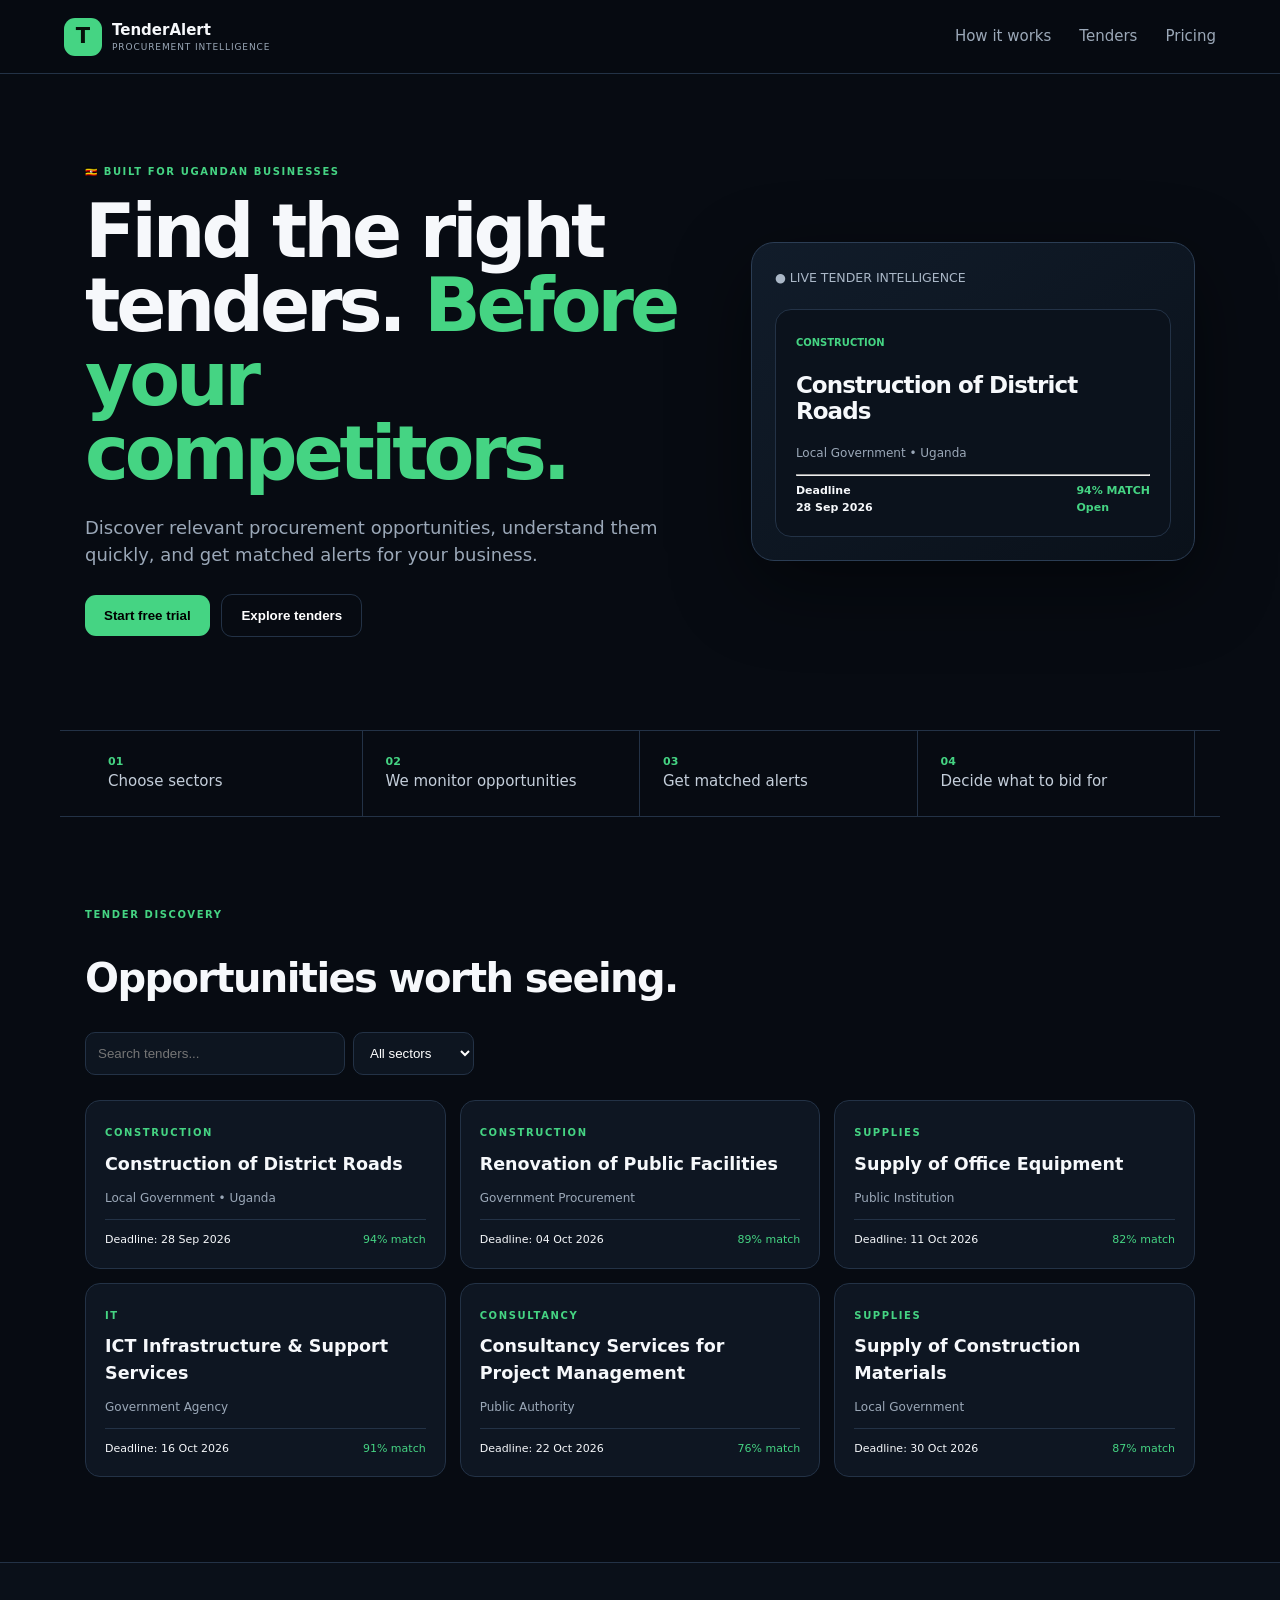
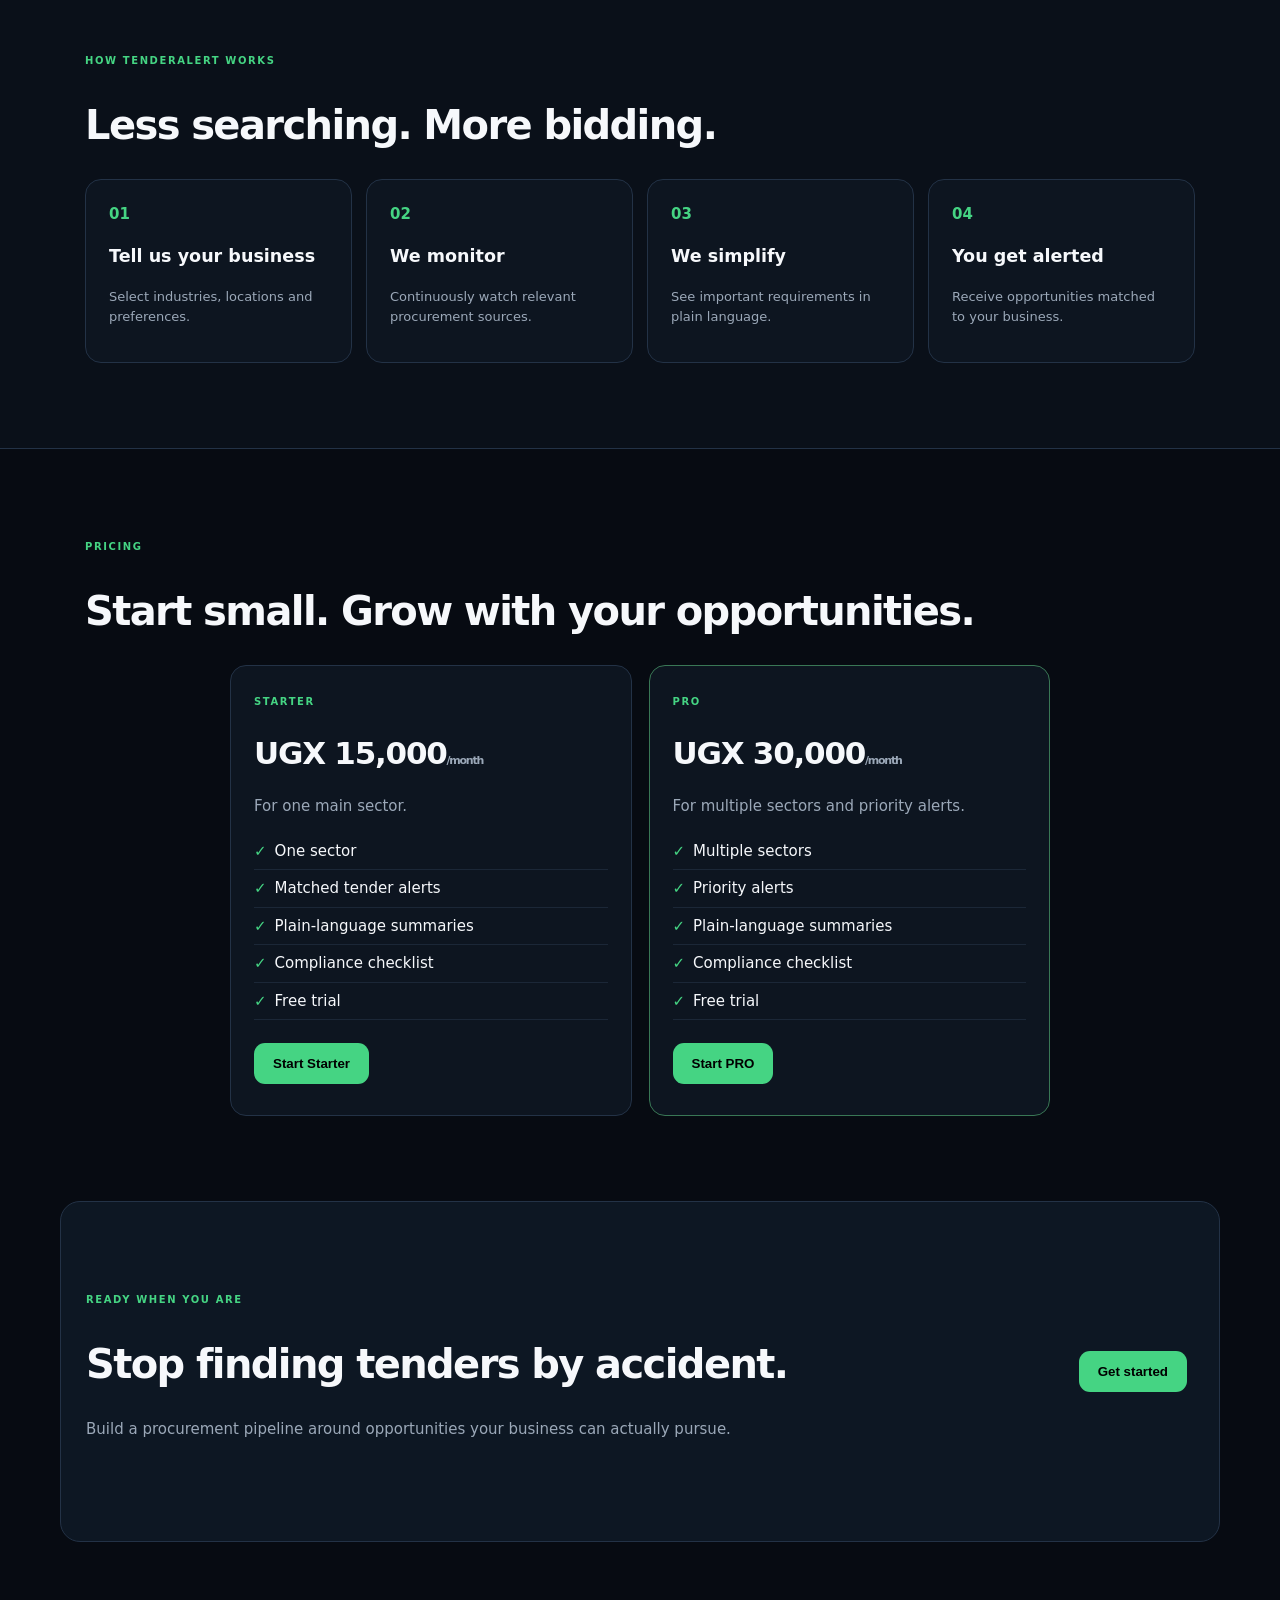
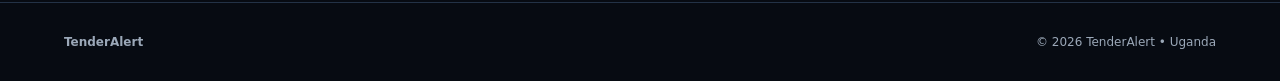
==== index.html @ 27fbbd24 "Add Tender Alert MVP files" ====
<!doctype html>
<html lang="en"><head><meta charset="UTF-8"><meta name="viewport" content="width=device-width,initial-scale=1">
<title>TenderAlert — Procurement Intelligence</title><link rel="stylesheet" href="styles.css"></head>
<body>
<header><div class="brand"><b>T</b><div><strong>TenderAlert</strong><small>Procurement Intelligence</small></div></div>
<nav><a href="#how">How it works</a><a href="#tenders">Tenders</a><a href="#pricing">Pricing</a></nav></header>
<main>
<section class="hero"><div><label>🇺🇬 BUILT FOR UGANDAN BUSINESSES</label><h1>Find the right tenders.<span> Before your competitors.</span></h1>
<p>Discover relevant procurement opportunities, understand them quickly, and get matched alerts for your business.</p>
<button onclick="document.querySelector('#pricing').scrollIntoView({behavior:'smooth'})">Start free trial</button>
<button class="ghost" onclick="document.querySelector('#tenders').scrollIntoView({behavior:'smooth'})">Explore tenders</button></div>
<div class="heroCard"><small>● LIVE TENDER INTELLIGENCE</small><article><em>CONSTRUCTION</em><h2>Construction of District Roads</h2><p>Local Government • Uganda</p><hr><div><b>Deadline<br>28 Sep 2026</b><b class="green">94% MATCH<br>Open</b></div></article></div></section>
<section class="stats"><div><b>01</b>Choose sectors</div><div><b>02</b>We monitor opportunities</div><div><b>03</b>Get matched alerts</div><div><b>04</b>Decide what to bid for</div></section>
<section id="tenders"><label>TENDER DISCOVERY</label><h2>Opportunities worth seeing.</h2>
<div class="filters"><input id="q" placeholder="Search tenders..." oninput="filter()"><select id="sector" onchange="filter()"><option>All sectors</option><option>Construction</option><option>Supplies</option><option>IT</option><option>Consultancy</option></select></div><div id="grid" class="grid"></div></section>
<section id="how" class="dark"><label>HOW TENDERALERT WORKS</label><h2>Less searching. More bidding.</h2><div class="steps"><article><b>01</b><h3>Tell us your business</h3><p>Select industries, locations and preferences.</p></article><article><b>02</b><h3>We monitor</h3><p>Continuously watch relevant procurement sources.</p></article><article><b>03</b><h3>We simplify</h3><p>See important requirements in plain language.</p></article><article><b>04</b><h3>You get alerted</h3><p>Receive opportunities matched to your business.</p></article></div></section>
<section id="pricing"><label>PRICING</label><h2>Start small. Grow with your opportunities.</h2><div class="prices">
<article><label>STARTER</label><h2>UGX 15,000<small>/month</small></h2><p>For one main sector.</p><ul><li>One sector</li><li>Matched tender alerts</li><li>Plain-language summaries</li><li>Compliance checklist</li><li>Free trial</li></ul><button onclick="signup('Starter')">Start Starter</button></article>
<article class="featured"><label>PRO</label><h2>UGX 30,000<small>/month</small></h2><p>For multiple sectors and priority alerts.</p><ul><li>Multiple sectors</li><li>Priority alerts</li><li>Plain-language summaries</li><li>Compliance checklist</li><li>Free trial</li></ul><button onclick="signup('PRO')">Start PRO</button></article></div></section>
<section class="cta"><div><label>READY WHEN YOU ARE</label><h2>Stop finding tenders by accident.</h2><p>Build a procurement pipeline around opportunities your business can actually pursue.</p></div><button onclick="signup('Free Trial')">Get started</button></section>
</main><footer><strong>TenderAlert</strong><span>© 2026 TenderAlert • Uganda</span></footer>
<div id="modal" class="modal hidden"><div class="modalbox"><button class="x" onclick="closeModal()">×</button><label>GET STARTED</label><h2 id="mt">Start your free trial</h2><input id="name" placeholder="Business name"><input id="email" placeholder="Business email"><select><option>Construction</option><option>Supplies</option><option>IT</option><option>Consultancy</option><option>Medical</option><option>Agriculture</option></select><button onclick="submitForm()">Request access</button><p id="msg"></p></div></div>
<script src="app.js"></script></body></html>
---- styles.css ----
:root{--bg:#070b12;--panel:#0e1622;--line:#233246;--text:#f6f8fb;--muted:#9ba8b8;--green:#45d483;--max:1160px}*{box-sizing:border-box}html{scroll-behavior:smooth}body{margin:0;background:var(--bg);color:var(--text);font:15px/1.5 system-ui,Segoe UI,sans-serif}header{height:74px;border-bottom:1px solid var(--line);display:flex;align-items:center;justify-content:space-between;padding:0 5%;position:sticky;top:0;background:#070b12ee;backdrop-filter:blur(12px);z-index:5}.brand{display:flex;gap:10px;align-items:center}.brand>b{background:var(--green);color:#06110a;width:38px;height:38px;border-radius:11px;display:grid;place-items:center;font-size:21px}.brand strong,.brand small{display:block}.brand small{font-size:9px;color:var(--muted);letter-spacing:.1em;text-transform:uppercase}nav{display:flex;gap:28px;color:var(--muted)}nav a{color:inherit;text-decoration:none}main>section{max-width:var(--max);margin:auto;padding:85px 25px}.hero{display:grid;grid-template-columns:1.15fr .85fr;gap:65px;align-items:center}.hero h1{font-size:clamp(43px,6vw,74px);line-height:1;letter-spacing:-.055em;margin:12px 0 24px}.hero h1 span{color:var(--green)}p{color:var(--muted)}.hero p{font-size:18px;max-width:650px}label{color:var(--green);font-size:10px;font-weight:900;letter-spacing:.16em}button{background:var(--green);border:0;border-radius:11px;padding:13px 19px;font-weight:800;cursor:pointer;margin:8px 7px 8px 0}.ghost{background:transparent;border:1px solid var(--line);color:white}.heroCard{background:linear-gradient(145deg,#111c2a,#0a111a);border:1px solid #2b3d54;border-radius:23px;padding:23px;box-shadow:0 25px 80px #0007}.heroCard small{color:#aab7c7}.heroCard article{background:#0b121c;border:1px solid var(--line);border-radius:16px;padding:20px;margin-top:20px}.heroCard em{font-style:normal;color:var(--green);font-size:10px;font-weight:900}.heroCard h2{font-size:23px;line-height:1.15}.heroCard p{font-size:12px}.heroCard article div{display:flex;justify-content:space-between;font-size:11px}.green{color:var(--green)}.stats{display:grid!important;grid-template-columns:repeat(4,1fr);padding-top:0!important;padding-bottom:0!important;border-top:1px solid var(--line);border-bottom:1px solid var(--line)}.stats div{padding:23px;border-right:1px solid var(--line);color:#c4ceda}.stats b{display:block;color:var(--green);font-size:11px}h2{font-size:40px;line-height:1.05;letter-spacing:-.04em}.filters{display:flex;gap:8px;margin:25px 0}.filters input,.filters select,.modalbox input,.modalbox select{background:#0d1520;border:1px solid var(--line);color:white;padding:12px;border-radius:10px}.filters input{width:260px}.grid{display:grid;grid-template-columns:repeat(3,1fr);gap:14px}.tender{background:var(--panel);border:1px solid var(--line);border-radius:15px;padding:19px}.tender h3{margin:8px 0}.tender p{font-size:12px}.meta{border-top:1px solid var(--line);padding-top:12px;display:flex;justify-content:space-between;font-size:11px}.dark{max-width:none!important;background:#0a1019;border-top:1px solid var(--line);border-bottom:1px solid var(--line);padding-left:max(25px,calc((100% - 1110px)/2))!important;padding-right:max(25px,calc((100% - 1110px)/2))!important}.steps{display:grid;grid-template-columns:repeat(4,1fr);gap:14px}.steps article,.prices article{background:#0d1520;border:1px solid var(--line);border-radius:16px;padding:23px}.steps b{color:var(--green)}.steps p{font-size:13px}.prices{max-width:820px;display:grid;grid-template-columns:1fr 1fr;gap:17px;margin:auto}.prices article h2{font-size:31px}.prices small{font-size:11px;color:var(--muted)}li{padding:7px 0;border-bottom:1px solid #1b2737;list-style:none}ul{padding:0}li:before{content:"✓";color:var(--green);margin-right:8px}.featured{border-color:#397755!important}.cta{border:1px solid var(--line);border-radius:20px;background:#0d1723;margin-bottom:60px!important;display:flex;justify-content:space-between;align-items:center;gap:30px}.cta p{max-width:650px}footer{border-top:1px solid var(--line);padding:30px 5%;display:flex;justify-content:space-between;color:var(--muted);font-size:12px}.modal{position:fixed;inset:0;background:#000b;display:grid;place-items:center;padding:20px;z-index:20}.hidden{display:none}.modalbox{width:min(430px,100%);background:#0d1520;border:1px solid #2b3d54;border-radius:19px;padding:26px;position:relative}.modalbox input,.modalbox select{width:100%;margin:6px 0}.x{position:absolute;right:10px;top:7px;background:none;color:white;font-size:25px;padding:4px}.modalbox button:not(.x){width:100%}@media(max-width:800px){nav{display:none}.hero{grid-template-columns:1fr}.stats{grid-template-columns:1fr 1fr!important}.stats div:nth-child(2){border-right:0}.grid,.steps{grid-template-columns:1fr 1fr}.prices{grid-template-columns:1fr}}@media(max-width:520px){main>section{padding:60px 20px}.grid,.steps,.prices{grid-template-columns:1fr}.hero h1{font-size:46px}.filters{display:grid}.filters input{width:100%}.cta,footer{display:block}.cta button{margin-top:15px}}
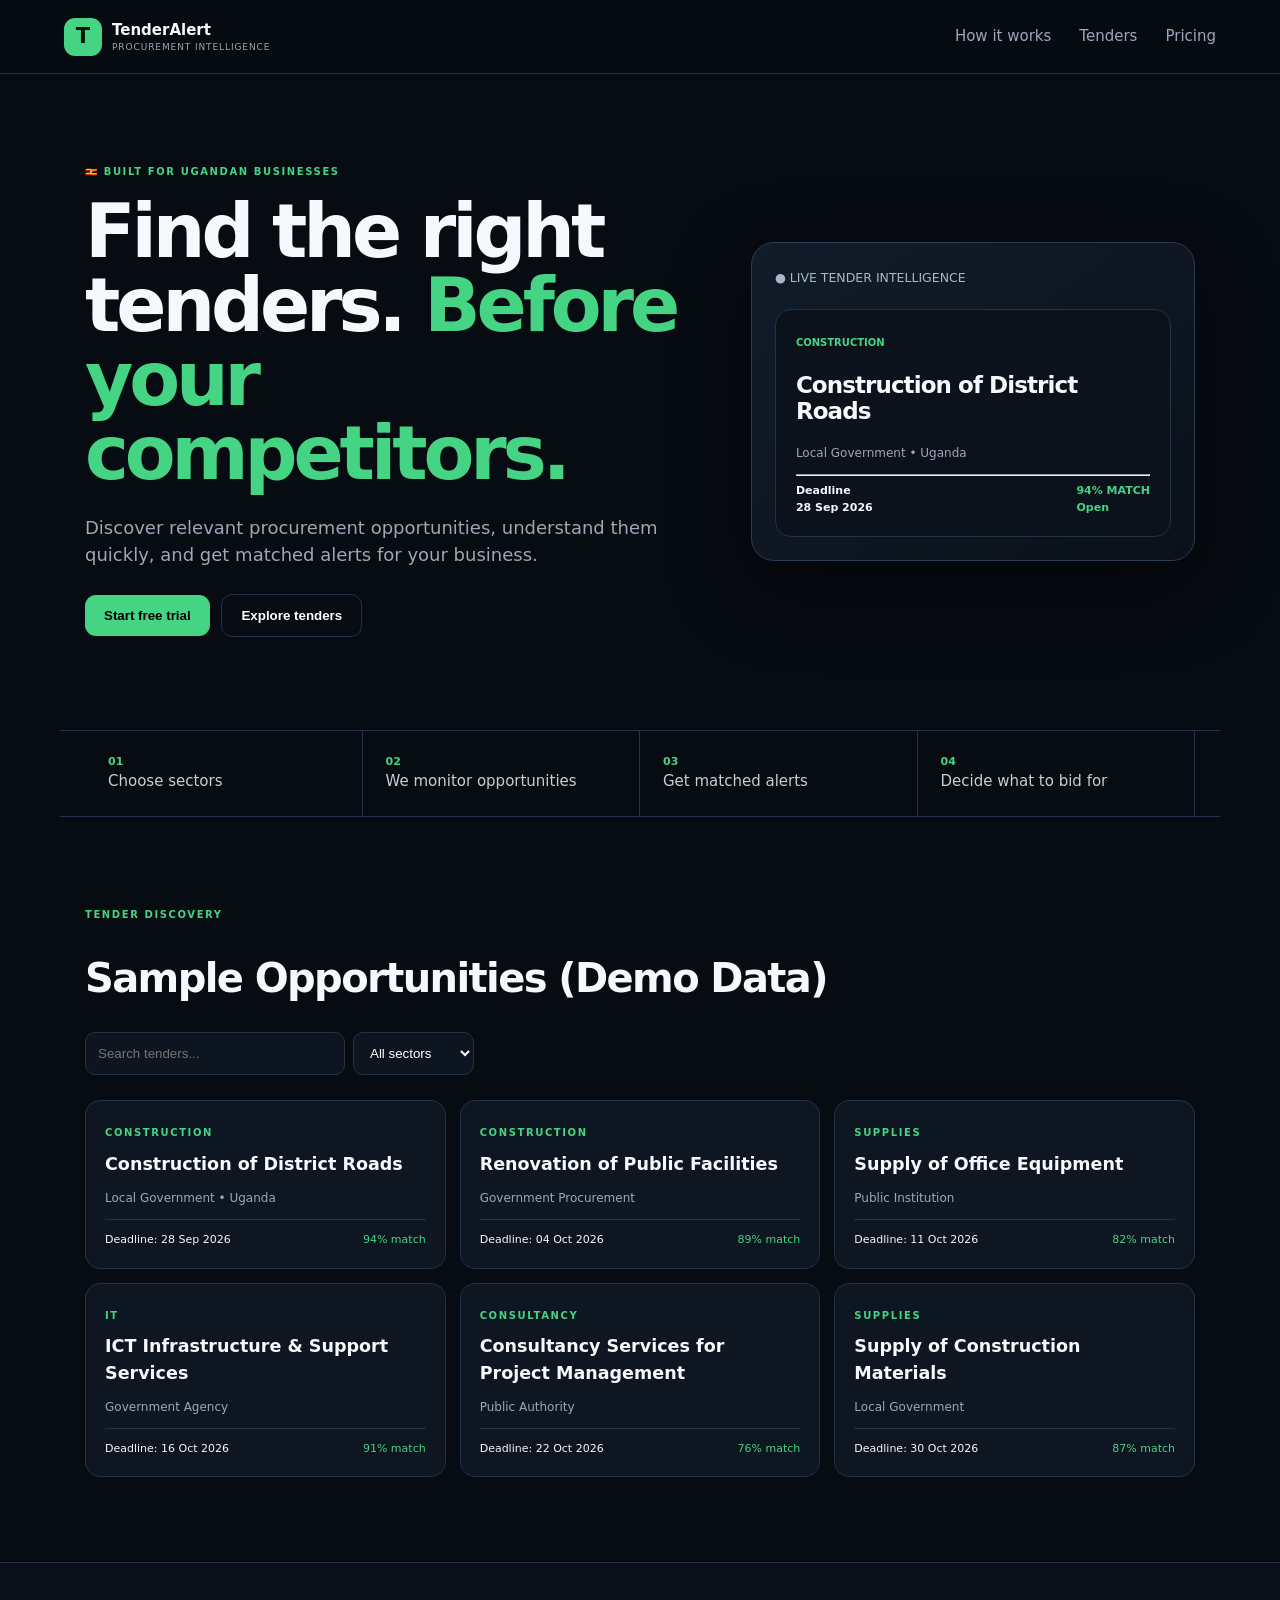
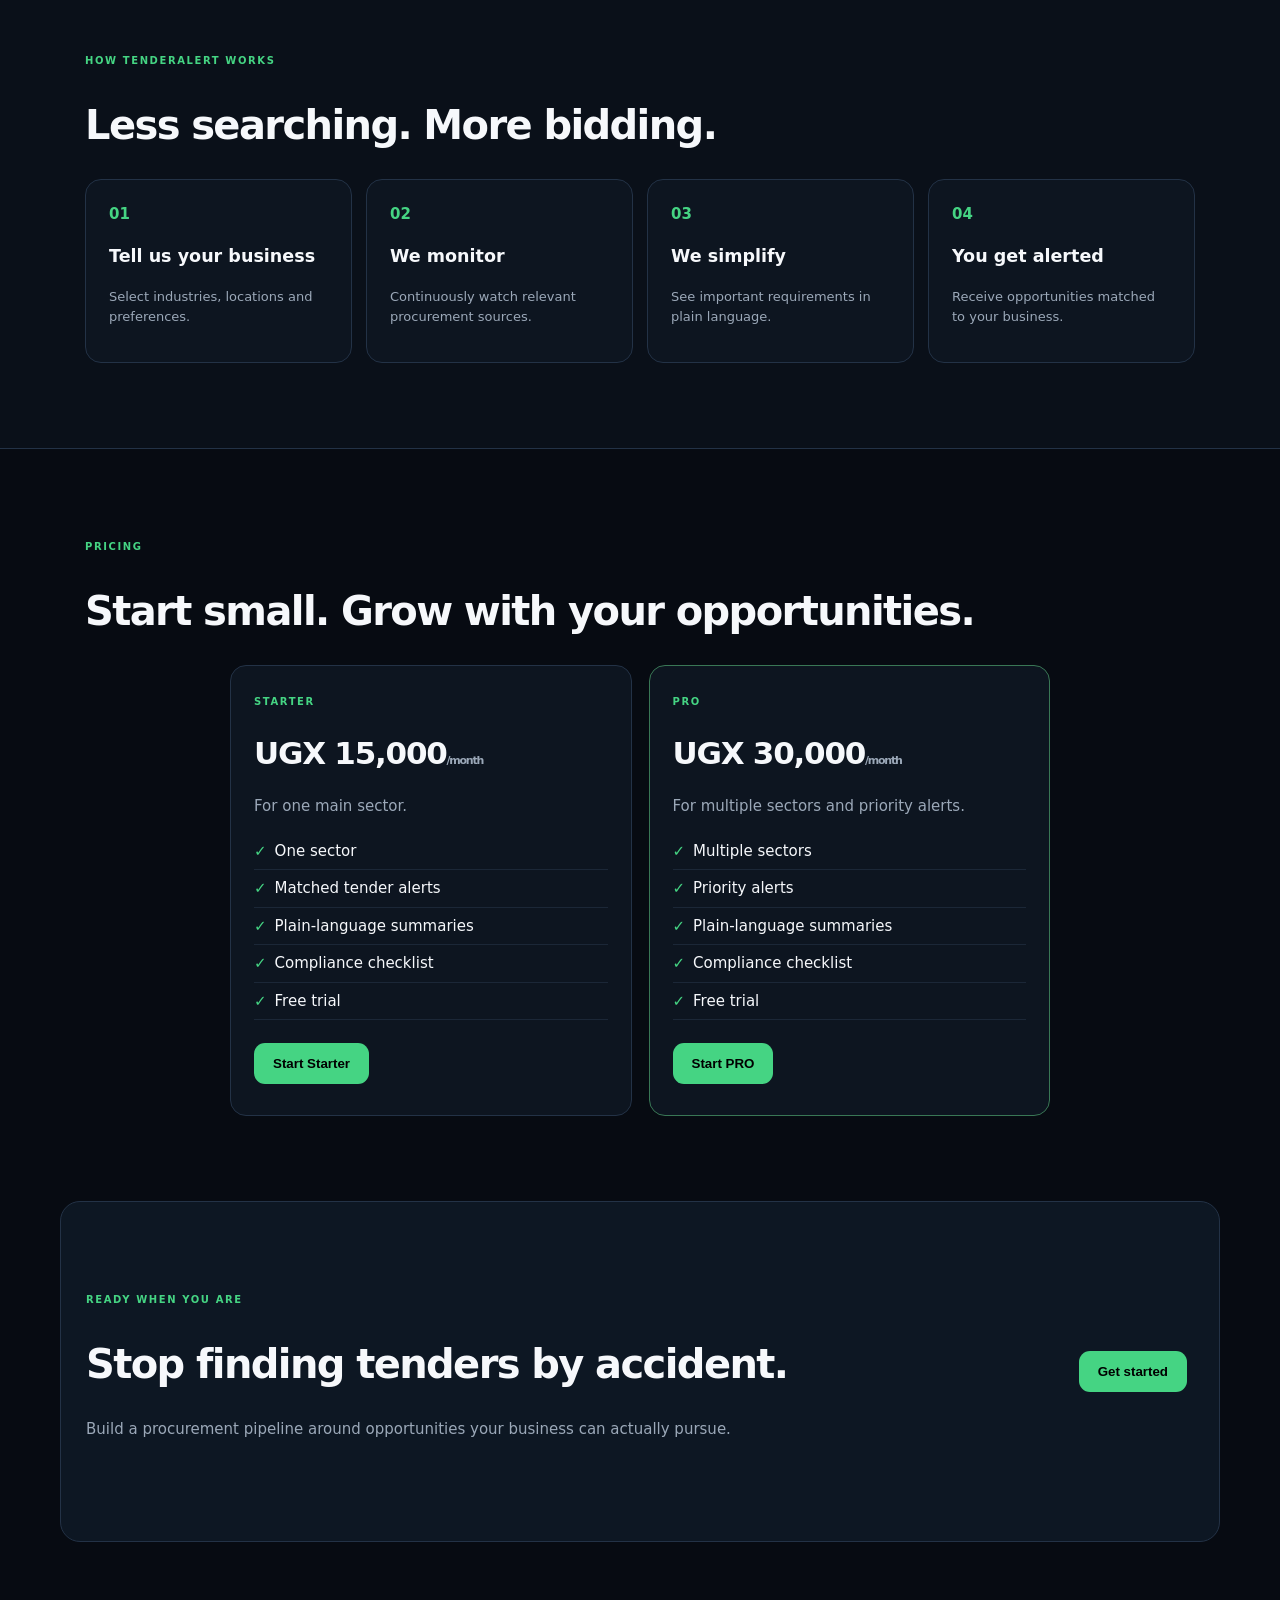
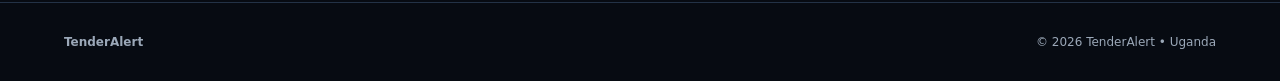
==== commit 3904c628: "Update index.html" ====
--- a/index.html
+++ b/index.html
@@ -11,7 +11,7 @@
 <button class="ghost" onclick="document.querySelector('#tenders').scrollIntoView({behavior:'smooth'})">Explore tenders</button></div>
 <div class="heroCard"><small>● LIVE TENDER INTELLIGENCE</small><article><em>CONSTRUCTION</em><h2>Construction of District Roads</h2><p>Local Government • Uganda</p><hr><div><b>Deadline<br>28 Sep 2026</b><b class="green">94% MATCH<br>Open</b></div></article></div></section>
 <section class="stats"><div><b>01</b>Choose sectors</div><div><b>02</b>We monitor opportunities</div><div><b>03</b>Get matched alerts</div><div><b>04</b>Decide what to bid for</div></section>
-<section id="tenders"><label>TENDER DISCOVERY</label><h2>Opportunities worth seeing.</h2>
+<section id="tenders"><label>TENDER DISCOVERY</label><h2>Sample Opportunities (Demo Data)</h2>
 <div class="filters"><input id="q" placeholder="Search tenders..." oninput="filter()"><select id="sector" onchange="filter()"><option>All sectors</option><option>Construction</option><option>Supplies</option><option>IT</option><option>Consultancy</option></select></div><div id="grid" class="grid"></div></section>
 <section id="how" class="dark"><label>HOW TENDERALERT WORKS</label><h2>Less searching. More bidding.</h2><div class="steps"><article><b>01</b><h3>Tell us your business</h3><p>Select industries, locations and preferences.</p></article><article><b>02</b><h3>We monitor</h3><p>Continuously watch relevant procurement sources.</p></article><article><b>03</b><h3>We simplify</h3><p>See important requirements in plain language.</p></article><article><b>04</b><h3>You get alerted</h3><p>Receive opportunities matched to your business.</p></article></div></section>
 <section id="pricing"><label>PRICING</label><h2>Start small. Grow with your opportunities.</h2><div class="prices">
@@ -20,4 +20,4 @@
 <section class="cta"><div><label>READY WHEN YOU ARE</label><h2>Stop finding tenders by accident.</h2><p>Build a procurement pipeline around opportunities your business can actually pursue.</p></div><button onclick="signup('Free Trial')">Get started</button></section>
 </main><footer><strong>TenderAlert</strong><span>© 2026 TenderAlert • Uganda</span></footer>
 <div id="modal" class="modal hidden"><div class="modalbox"><button class="x" onclick="closeModal()">×</button><label>GET STARTED</label><h2 id="mt">Start your free trial</h2><input id="name" placeholder="Business name"><input id="email" placeholder="Business email"><select><option>Construction</option><option>Supplies</option><option>IT</option><option>Consultancy</option><option>Medical</option><option>Agriculture</option></select><button onclick="submitForm()">Request access</button><p id="msg"></p></div></div>
-<script src="app.js"></script></body></html>+<script src="app.js"></script></body></html>
